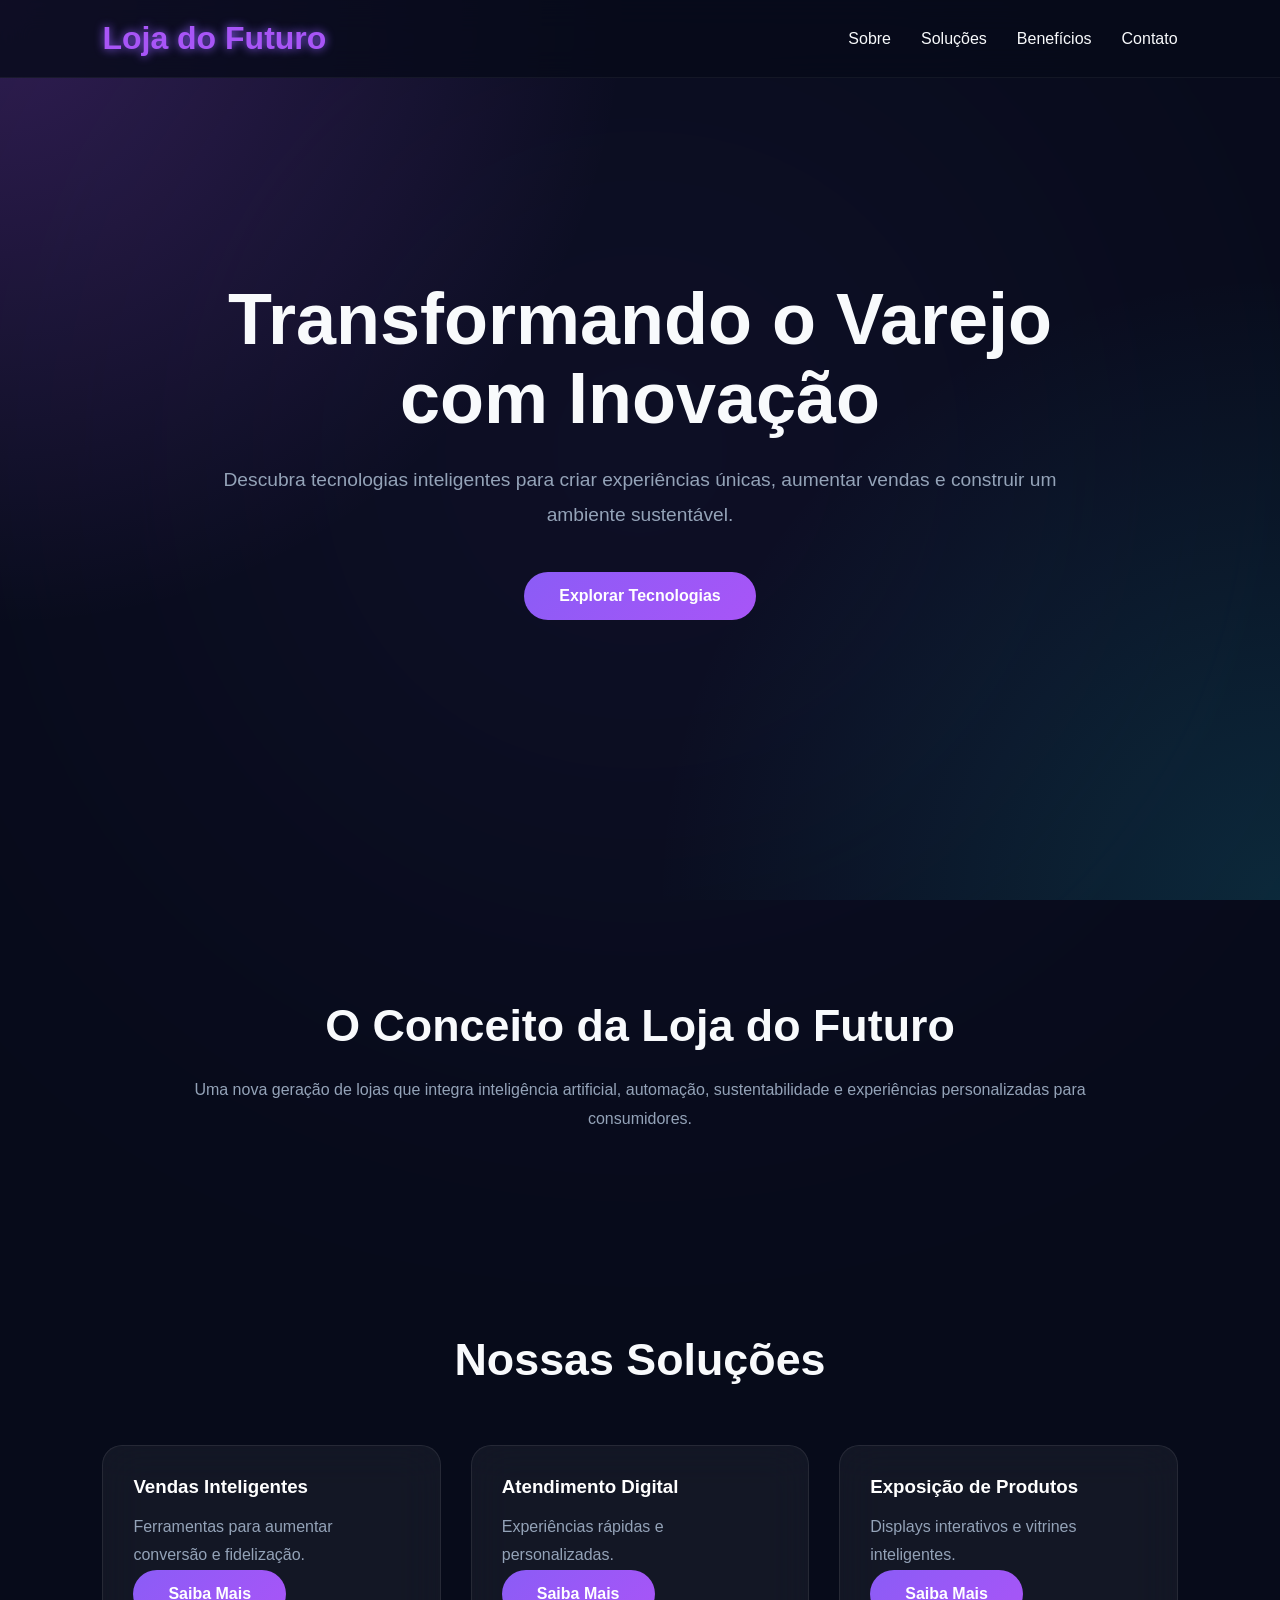
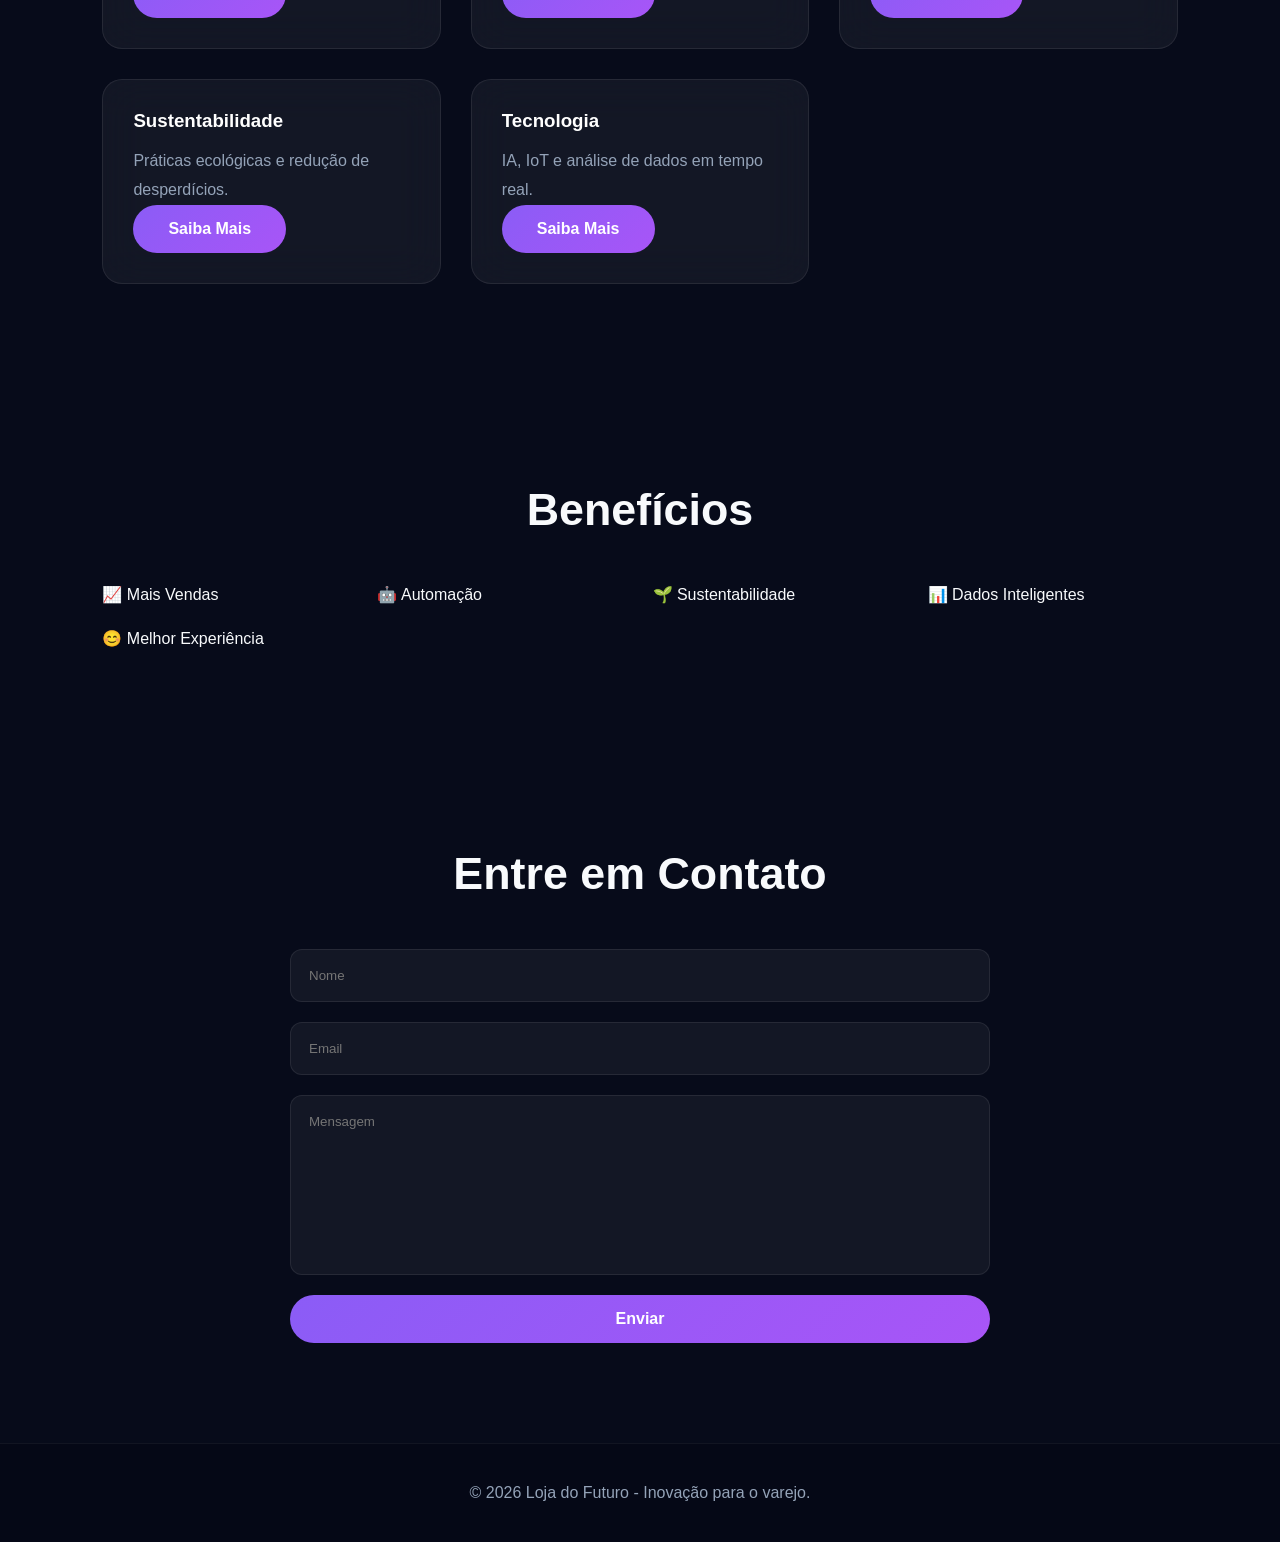
==== index.html @ 001a878d "Add files via upload" ====
<!DOCTYPE html>
<html lang="pt-BR">
<head>
<meta charset="UTF-8">
<meta name="viewport" content="width=device-width, initial-scale=1.0">
<title>Loja do Futuro</title>

<link rel="stylesheet" href="css/index.css">
<script defer src="js/index.js"></script>
</head>
<body>

<header>
    <div class="logo">Loja do Futuro</div>

    <nav>
        <a href="#sobre">Sobre</a>
        <a href="#solucoes">Soluções</a>
        <a href="#beneficios">Benefícios</a>
        <a href="#contato">Contato</a>
    </nav>
</header>

<section class="hero">
    <div class="hero-content">
        <h1>Transformando o Varejo com Inovação</h1>

        <p>
            Descubra tecnologias inteligentes para criar experiências
            únicas, aumentar vendas e construir um ambiente sustentável.
        </p>

        <button onclick="abrirPagina('pages/tecnologia.html')">
            Explorar Tecnologias
        </button>
    </div>
</section>

<section id="sobre" class="section">
    <h2>O Conceito da Loja do Futuro</h2>

    <p>
        Uma nova geração de lojas que integra inteligência artificial,
        automação, sustentabilidade e experiências personalizadas para
        consumidores.
    </p>
</section>

<section id="solucoes" class="section">
    <h2>Nossas Soluções</h2>

    <div class="cards">

        <div class="card">
            <h3>Vendas Inteligentes</h3>
            <p>Ferramentas para aumentar conversão e fidelização.</p>
            <button onclick="abrirPagina('pages/vendas.html')">
                Saiba Mais
            </button>
        </div>

        <div class="card">
            <h3>Atendimento Digital</h3>
            <p>Experiências rápidas e personalizadas.</p>
            <button onclick="abrirPagina('pages/atendimento.html')">
                Saiba Mais
            </button>
        </div>

        <div class="card">
            <h3>Exposição de Produtos</h3>
            <p>Displays interativos e vitrines inteligentes.</p>
            <button onclick="abrirPagina('pages/exposicao.html')">
                Saiba Mais
            </button>
        </div>

        <div class="card">
            <h3>Sustentabilidade</h3>
            <p>Práticas ecológicas e redução de desperdícios.</p>
            <button onclick="abrirPagina('pages/sustentabilidade.html')">
                Saiba Mais
            </button>
        </div>

        <div class="card">
            <h3>Tecnologia</h3>
            <p>IA, IoT e análise de dados em tempo real.</p>
            <button onclick="abrirPagina('pages/tecnologia.html')">
                Saiba Mais
            </button>
        </div>

    </div>
</section>

<section id="beneficios" class="section dark">
    <h2>Benefícios</h2>

    <div class="benefits">
        <div>📈 Mais Vendas</div>
        <div>🤖 Automação</div>
        <div>🌱 Sustentabilidade</div>
        <div>📊 Dados Inteligentes</div>
        <div>😊 Melhor Experiência</div>
    </div>
</section>

<section id="contato" class="section">
    <h2>Entre em Contato</h2>

    <form>
        <input type="text" placeholder="Nome">

        <input type="email" placeholder="Email">

        <textarea placeholder="Mensagem"></textarea>

        <button type="submit">Enviar</button>
    </form>
</section>

<footer>
    <p>© 2026 Loja do Futuro - Inovação para o varejo.</p>
</footer>

</body>
</html>
---- css/index.css ----
/* =========================
   LOJA DO FUTURO
   TEMA FUTURISTA ROXO
========================= */

:root{
    --bg:#070B1A;
    --bg-secondary:#0F172A;
    --card:rgba(255,255,255,0.05);
    --purple:#8B5CF6;
    --purple-light:#A855F7;
    --cyan:#22D3EE;
    --white:#F8FAFC;
    --gray:#94A3B8;
    --border:rgba(255,255,255,0.08);
}

/* =========================
   RESET
========================= */

*{
    margin:0;
    padding:0;
    box-sizing:border-box;
    font-family:'Segoe UI',sans-serif;
}

html{
    scroll-behavior:smooth;
}

body{
    background:var(--bg);
    color:var(--white);
    overflow-x:hidden;
}

/* =========================
   SCROLLBAR
========================= */

::-webkit-scrollbar{
    width:10px;
}

::-webkit-scrollbar-track{
    background:#0b1020;
}

::-webkit-scrollbar-thumb{
    background:var(--purple);
    border-radius:20px;
}

/* =========================
   PARTÍCULAS DE FUNDO
========================= */

.particles{
    position:fixed;
    inset:0;
    z-index:-1;
    pointer-events:none;
}

.particles::before{
    content:"";
    position:absolute;
    width:4px;
    height:4px;
    border-radius:50%;
    background:white;

    box-shadow:
    100px 150px #8B5CF6,
    300px 300px #22D3EE,
    600px 200px #A855F7,
    900px 500px #22D3EE,
    1200px 250px #8B5CF6,
    1400px 600px #22D3EE;

    animation:floatParticles 25s linear infinite;
}

@keyframes floatParticles{
    from{
        transform:translateY(100vh);
    }

    to{
        transform:translateY(-100vh);
    }
}

/* =========================
   HEADER
========================= */

header{
    position:fixed;
    width:100%;
    top:0;
    left:0;

    display:flex;
    justify-content:space-between;
    align-items:center;

    padding:20px 8%;

    background:rgba(7,11,26,.8);

    backdrop-filter:blur(15px);

    border-bottom:1px solid rgba(255,255,255,.05);

    z-index:999;
}

.logo{
    font-size:2rem;
    font-weight:700;
    color:var(--purple-light);

    text-shadow:
    0 0 10px var(--purple);
}

nav{
    display:flex;
    gap:30px;
}

nav a{
    color:var(--white);
    text-decoration:none;
    transition:.3s;
    font-weight:500;
}

nav a:hover{
    color:var(--purple-light);
}

/* =========================
   HERO
========================= */

.hero{
    min-height:100vh;

    display:flex;
    justify-content:center;
    align-items:center;
    text-align:center;

    padding:100px 20px;

    position:relative;

    background:
    radial-gradient(circle at top left,
    rgba(168,85,247,.25),
    transparent 40%),

    radial-gradient(circle at bottom right,
    rgba(34,211,238,.15),
    transparent 40%),

    var(--bg);
}

.hero::before{
    content:"";

    position:absolute;

    width:700px;
    height:700px;

    background:var(--purple);

    border-radius:50%;

    filter:blur(280px);

    opacity:.12;
}

.hero-content{
    position:relative;
    z-index:2;
    max-width:900px;
}

.hero h1{
    font-size:4.5rem;
    margin-bottom:25px;
    line-height:1.1;
}

.hero h1 span{
    color:var(--purple-light);

    text-shadow:
    0 0 10px var(--purple),
    0 0 25px var(--purple);
}

.hero p{
    font-size:1.2rem;
    color:var(--gray);
    line-height:1.8;
    margin-bottom:40px;
}

/* =========================
   BOTÕES
========================= */

.btn,
button{

    background:linear-gradient(
    135deg,
    var(--purple),
    var(--purple-light)
    );

    border:none;

    color:white;

    padding:15px 35px;

    border-radius:50px;

    cursor:pointer;

    font-size:1rem;
    font-weight:600;

    transition:.4s;
}

.btn:hover,
button:hover{

    transform:translateY(-5px);

    box-shadow:
    0 0 15px var(--purple),
    0 0 30px var(--purple),
    0 0 60px rgba(168,85,247,.6);
}

/* =========================
   SECTIONS
========================= */

.section{
    padding:100px 8%;
}

.section h2{
    text-align:center;
    font-size:2.8rem;
    margin-bottom:25px;
}

.section p{
    text-align:center;
    color:var(--gray);
    max-width:900px;
    margin:auto;
    line-height:1.8;
}

/* =========================
   CARDS
========================= */

.cards{
    margin-top:60px;

    display:grid;
    grid-template-columns:
    repeat(auto-fit,minmax(280px,1fr));

    gap:30px;
}

.card{

    background:var(--card);

    backdrop-filter:blur(20px);

    border:1px solid var(--border);

    border-radius:20px;

    padding:30px;

    transition:.4s;
}

.card:hover{

    transform:
    translateY(-10px);

    border-color:var(--purple);

    box-shadow:
    0 0 25px rgba(168,85,247,.3);
}

.card h3{
    color:white;
    margin-bottom:15px;
}

.card p{
    color:var(--gray);
    text-align:left;
}

/* =========================
   TECNOLOGIAS
========================= */

.tech-grid{

    display:grid;

    grid-template-columns:
    repeat(auto-fit,minmax(250px,1fr));

    gap:25px;

    margin-top:50px;
}

.tech-item{

    background:rgba(255,255,255,.04);

    padding:30px;

    border-radius:20px;

    text-align:center;

    transition:.4s;
}

.tech-item:hover{

    transform:scale(1.05);

    box-shadow:
    0 0 20px rgba(34,211,238,.3);
}

.tech-icon{
    font-size:3rem;
    margin-bottom:20px;
}

/* =========================
   BENEFÍCIOS
========================= */

.benefits{

    display:grid;

    grid-template-columns:
    repeat(auto-fit,minmax(220px,1fr));

    gap:25px;

    margin-top:50px;
}

.benefit{

    background:rgba(255,255,255,.05);

    border:1px solid var(--border);

    padding:30px;

    border-radius:20px;

    text-align:center;
}

.benefit h3{
    margin-top:15px;
}

.benefit p{
    margin-top:10px;
}

/* =========================
   CONTADORES
========================= */

.stats{

    padding:100px 8%;

    display:grid;

    grid-template-columns:
    repeat(auto-fit,minmax(250px,1fr));

    gap:30px;

    text-align:center;
}

.stats div{

    background:rgba(255,255,255,.04);

    padding:40px;

    border-radius:20px;

    border:1px solid var(--border);
}

.counter{

    font-size:3rem;

    color:var(--purple-light);

    margin-bottom:10px;
}

/* =========================
   FORMULÁRIO
========================= */

form{

    max-width:700px;

    margin:50px auto 0;

    display:flex;

    flex-direction:column;

    gap:20px;
}

input,
textarea{

    background:rgba(255,255,255,.05);

    border:1px solid rgba(255,255,255,.08);

    color:white;

    padding:18px;

    border-radius:12px;

    outline:none;
}

input:focus,
textarea:focus{

    border-color:var(--purple);
}

textarea{
    resize:none;
    height:180px;
}

/* =========================
   FOOTER
========================= */

footer{

    text-align:center;

    padding:40px;

    background:#050816;

    border-top:1px solid rgba(255,255,255,.05);

    color:var(--gray);
}

/* =========================
   ANIMAÇÕES
========================= */

.reveal{

    opacity:0;

    transform:translateY(50px);

    transition:1s;
}

.reveal.active{

    opacity:1;

    transform:translateY(0);
}

.glow{

    animation:glow 3s infinite;
}

@keyframes glow{

    0%{
        text-shadow:0 0 5px var(--purple);
    }

    50%{
        text-shadow:
        0 0 20px var(--purple),
        0 0 40px var(--purple);
    }

    100%{
        text-shadow:0 0 5px var(--purple);
    }
}

/* =========================
   RESPONSIVIDADE
========================= */

@media(max-width:992px){

    .hero h1{
        font-size:3.2rem;
    }

    .section h2{
        font-size:2.2rem;
    }
}

@media(max-width:768px){

    header{
        flex-direction:column;
        gap:20px;
    }

    nav{
        flex-wrap:wrap;
        justify-content:center;
    }

    .hero h1{
        font-size:2.5rem;
    }

    .hero p{
        font-size:1rem;
    }

    .section{
        padding:80px 6%;
    }
}

@media(max-width:480px){

    .hero h1{
        font-size:2rem;
    }

    .logo{
        font-size:1.5rem;
    }

    nav{
        gap:15px;
    }

    button,
    .btn{
        width:100%;
    }
}
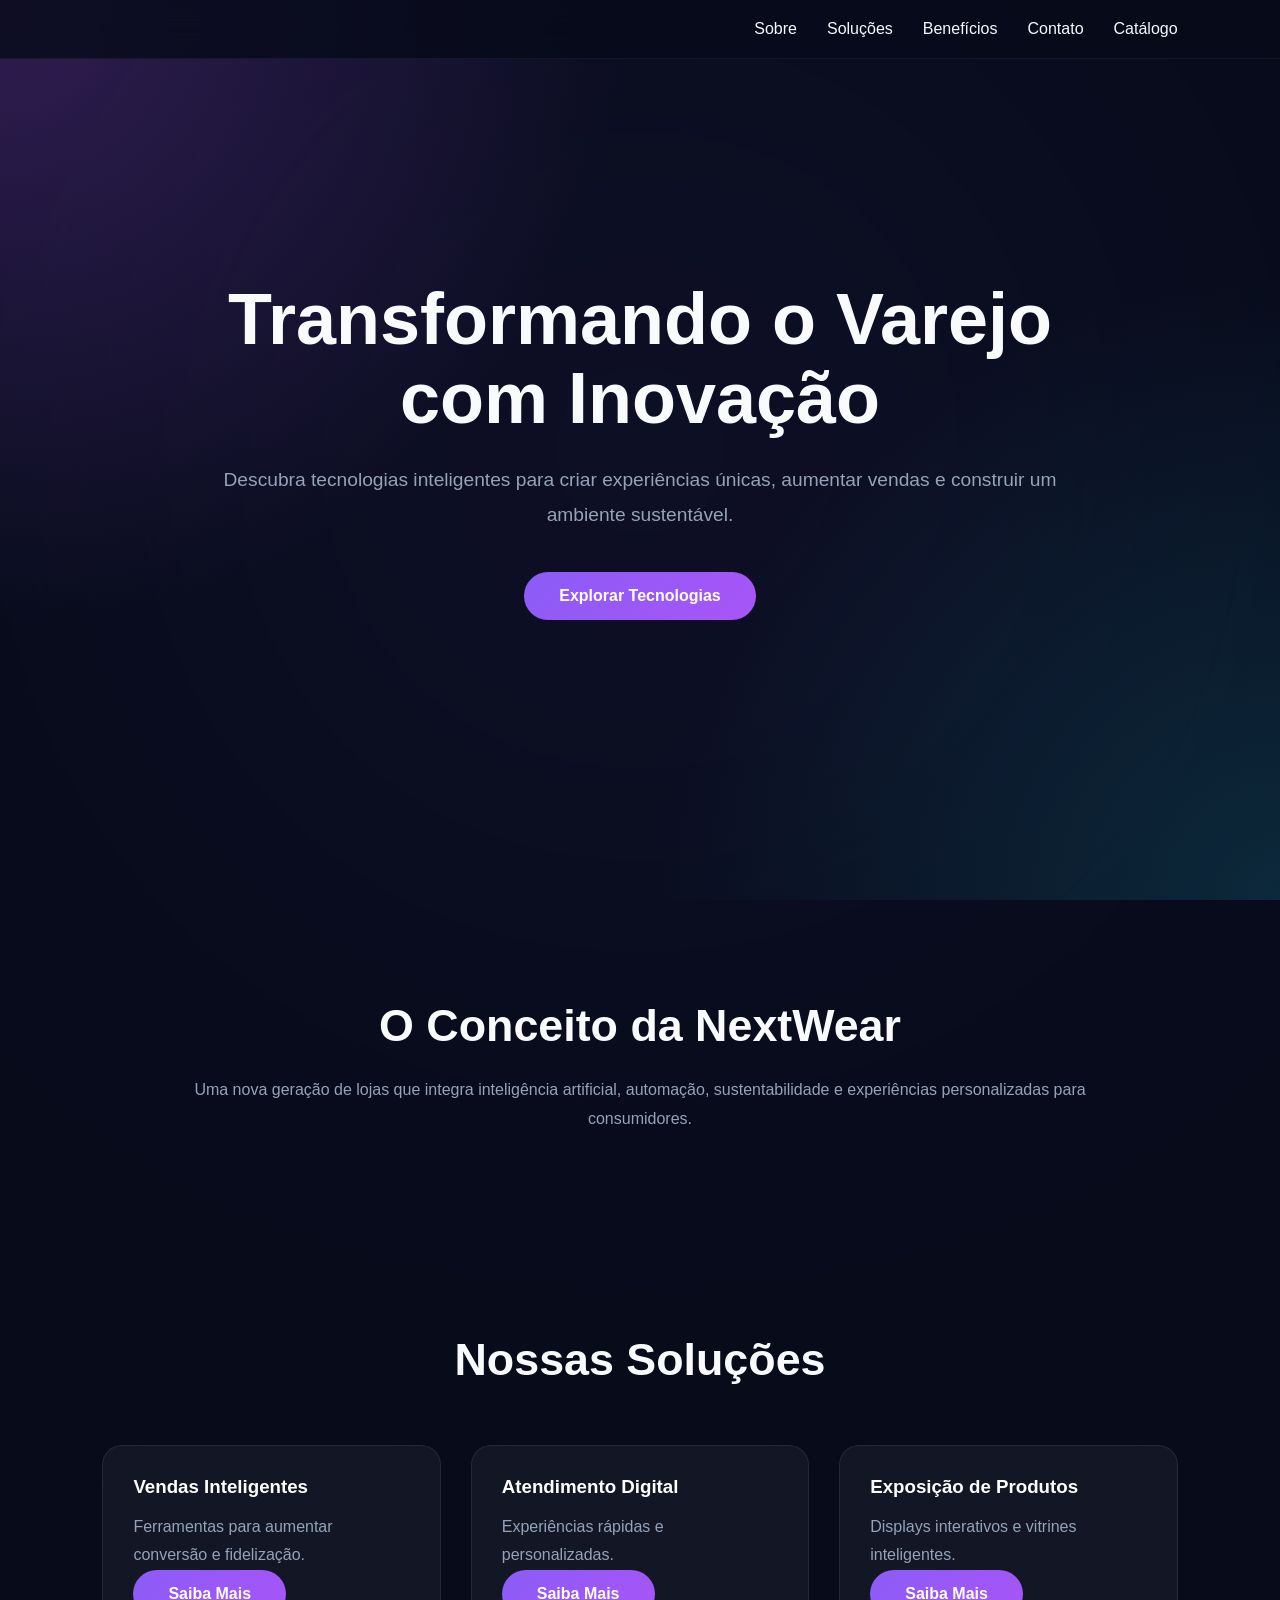
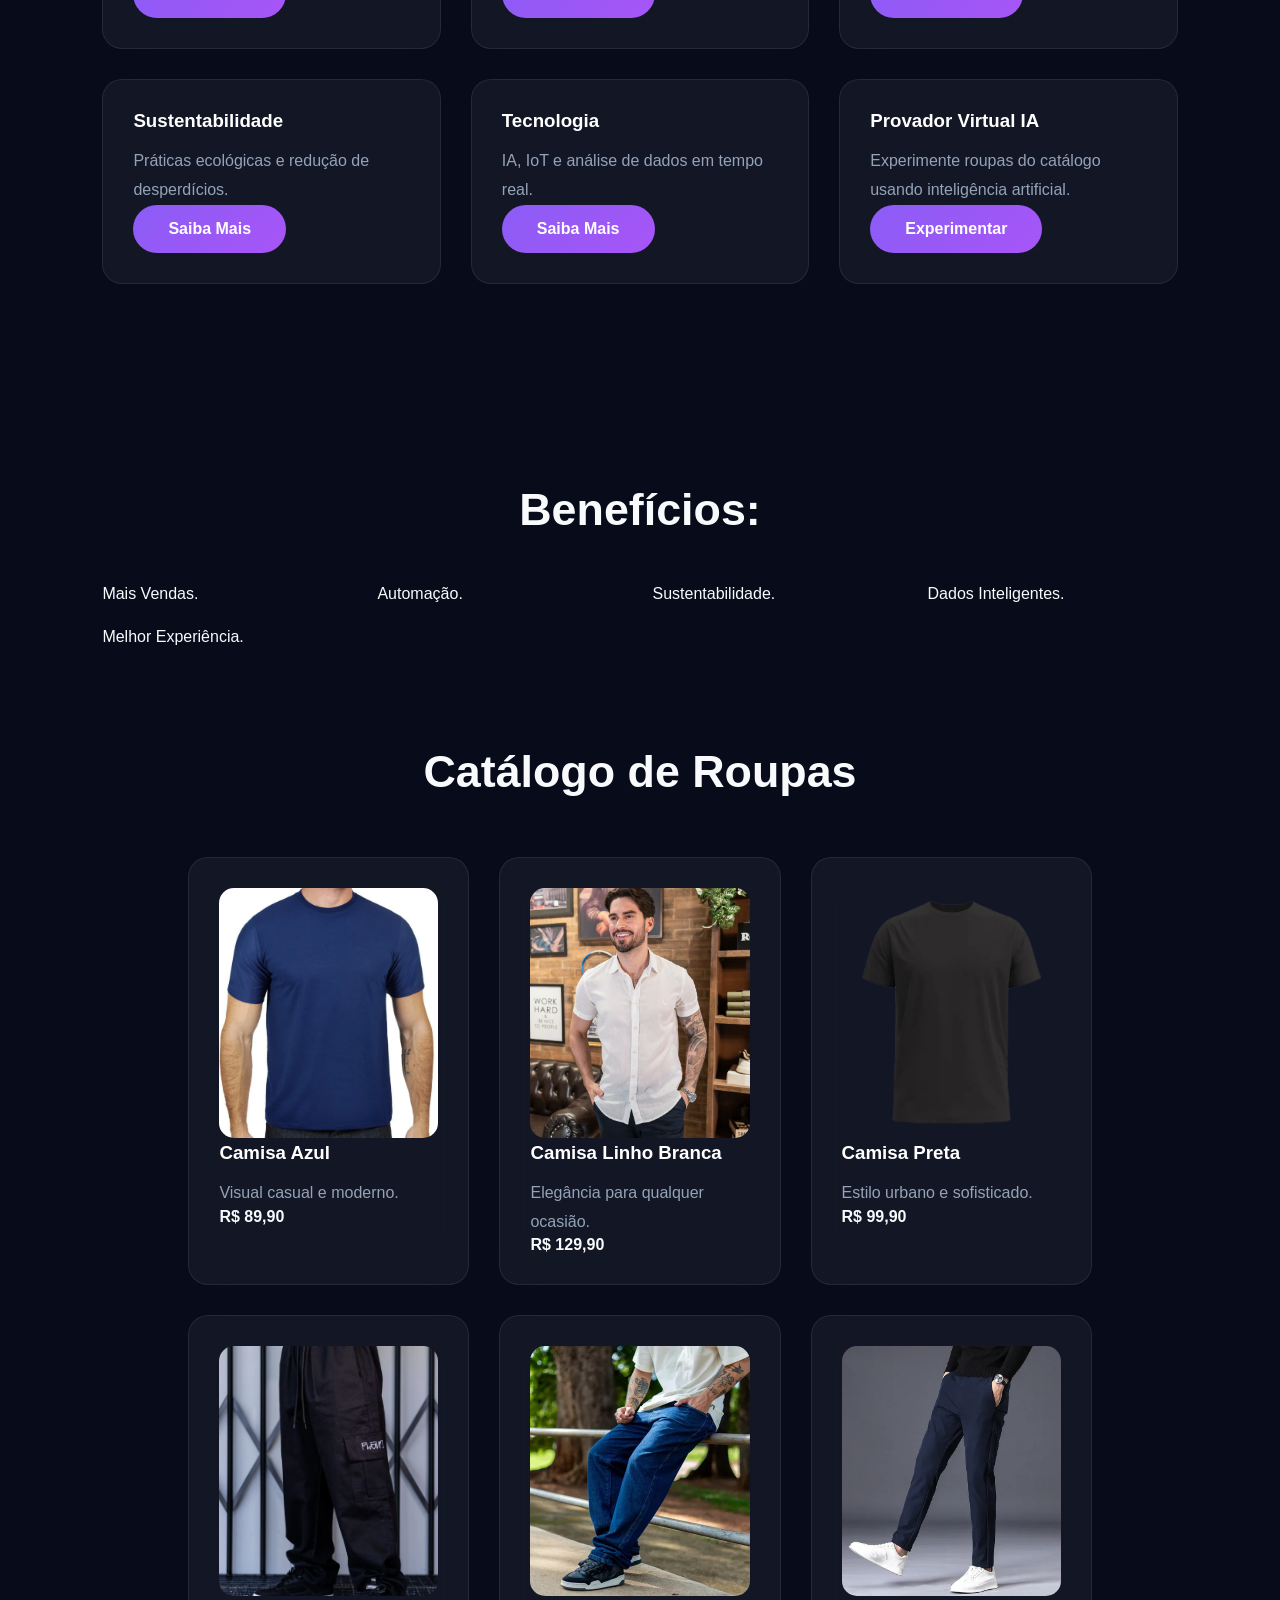
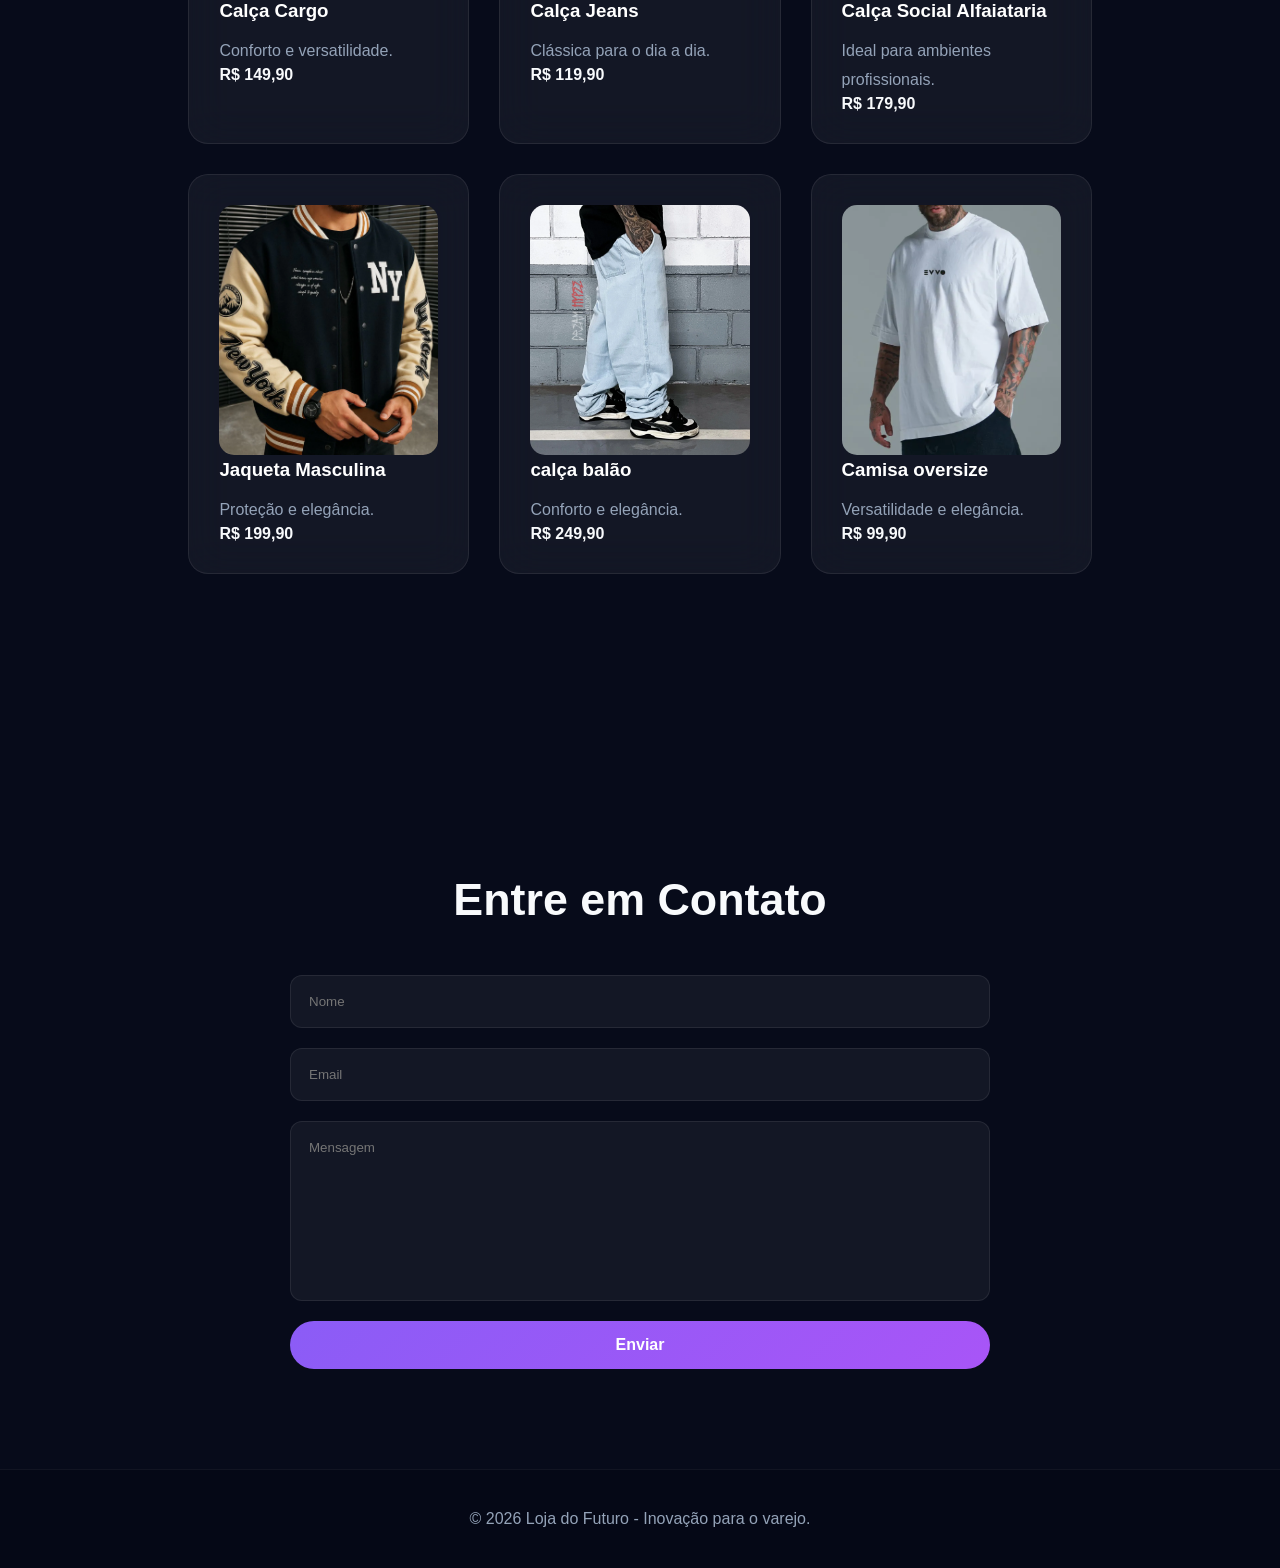
==== commit e27beafa: "Add files via upload" ====
--- a/index.html
+++ b/index.html
@@ -3,7 +3,7 @@
 <head>
 <meta charset="UTF-8">
 <meta name="viewport" content="width=device-width, initial-scale=1.0">
-<title>Loja do Futuro</title>
+<title>NextWear</title>
 
 <link rel="stylesheet" href="css/index.css">
 <script defer src="js/index.js"></script>
@@ -11,13 +11,14 @@
 <body>
 
 <header>
-    <div class="logo">Loja do Futuro</div>
+    <div class="logo"></div>
 
     <nav>
         <a href="#sobre">Sobre</a>
         <a href="#solucoes">Soluções</a>
         <a href="#beneficios">Benefícios</a>
         <a href="#contato">Contato</a>
+        <a href="#catalogo">Catálogo</a>
     </nav>
 </header>
 
@@ -37,7 +38,7 @@
 </section>
 
 <section id="sobre" class="section">
-    <h2>O Conceito da Loja do Futuro</h2>
+    <h2>O Conceito da NextWear</h2>
 
     <p>
         Uma nova geração de lojas que integra inteligência artificial,
@@ -90,20 +91,97 @@
                 Saiba Mais
             </button>
         </div>
+        <div class="card">
+    <h3> Provador Virtual IA</h3>
+    <p>Experimente roupas do catálogo usando inteligência artificial.</p>
+
+    <button onclick="abrirPagina('pages/provador.html')">
+        Experimentar
+    </button>
+</div>
 
     </div>
 </section>
 
 <section id="beneficios" class="section dark">
-    <h2>Benefícios</h2>
+    <h2>Benefícios:</h2>
 
     <div class="benefits">
-        <div>📈 Mais Vendas</div>
-        <div>🤖 Automação</div>
-        <div>🌱 Sustentabilidade</div>
-        <div>📊 Dados Inteligentes</div>
-        <div>😊 Melhor Experiência</div>
-    </div>
+        <div> Mais Vendas.</div>
+        <div> Automação.</div>
+        <div> Sustentabilidade.</div>
+        <div> Dados Inteligentes.</div>
+        <div> Melhor Experiência.</div>
+    </div>
+    <section id="catalogo" class="section">
+
+    <h2>Catálogo de Roupas</h2>
+
+    <div class="cards">
+
+        <div class="card">
+            <img src="assets/images/produtos/camisa azul.jpeg" style="width:100%;height:250px;object-fit:cover;border-radius:15px;">
+            <h3>Camisa Azul</h3>
+            <p>Visual casual e moderno.</p>
+            <h4>R$ 89,90</h4>
+        </div>
+
+        <div class="card">
+            <img src="assets/images/produtos/camisa-linho-branca.jpeg" style="width:100%;height:250px;object-fit:cover;border-radius:15px;">
+            <h3>Camisa Linho Branca</h3>
+            <p>Elegância para qualquer ocasião.</p>
+            <h4>R$ 129,90</h4>
+        </div>
+
+        <div class="card">
+            <img src="assets/images/produtos/camisa-preta.jpeg" style="width:100%;height:250px;object-fit:cover;border-radius:15px;">
+            <h3>Camisa Preta</h3>
+            <p>Estilo urbano e sofisticado.</p>
+            <h4>R$ 99,90</h4>
+        </div>
+
+        <div class="card">
+            <img src="assets/images/produtos/calca-cargo.jpeg" style="width:100%;height:250px;object-fit:cover;border-radius:15px;">
+            <h3>Calça Cargo</h3>
+            <p>Conforto e versatilidade.</p>
+            <h4>R$ 149,90</h4>
+        </div>
+
+        <div class="card">
+            <img src="assets/images/produtos/calca-jeans.jpeg" style="width:100%;height:250px;object-fit:cover;border-radius:15px;">
+            <h3>Calça Jeans</h3>
+            <p>Clássica para o dia a dia.</p>
+            <h4>R$ 119,90</h4>
+        </div>
+
+        <div class="card">
+            <img src="assets/images/produtos/Calca-Social-Masculina-Alfaiataria.jpeg" style="width:100%;height:250px;object-fit:cover;border-radius:15px;">
+            <h3>Calça Social Alfaiataria</h3>
+            <p>Ideal para ambientes profissionais.</p>
+            <h4>R$ 179,90</h4>
+        </div>
+
+        <div class="card">
+            <img src="assets/images/produtos/Jaqueta-Masculina.jpeg" style="width:100%;height:250px;object-fit:cover;border-radius:15px;">
+            <h3>Jaqueta Masculina</h3>
+            <p>Proteção e elegância.</p>
+            <h4>R$ 199,90</h4>
+        </div>
+   <div class="card">
+            <img src="assets/images/produtos/calca-balao.jpeg" style="width:100%;height:250px;object-fit:cover;border-radius:15px;">
+            <h3>calça balão</h3>
+            <p>Conforto e elegância.</p>
+            <h4>R$ 249,90</h4>
+        </div>
+           <div class="card">
+            <img src="assets/images/produtos/camiseta_oversize.jpeg" style="width:100%;height:250px;object-fit:cover;border-radius:15px;">
+            <h3>Camisa oversize</h3>
+            <p>Versatilidade e elegância.</p>
+            <h4>R$ 99,90</h4>
+        </div>
+    </div>
+
+</section>
 </section>
 
 <section id="contato" class="section">
--- a/css/index.css
+++ b/css/index.css
@@ -383,6 +383,7 @@
     gap:25px;
 
     margin-top:50px;
+    
 }
 
 .benefit{
